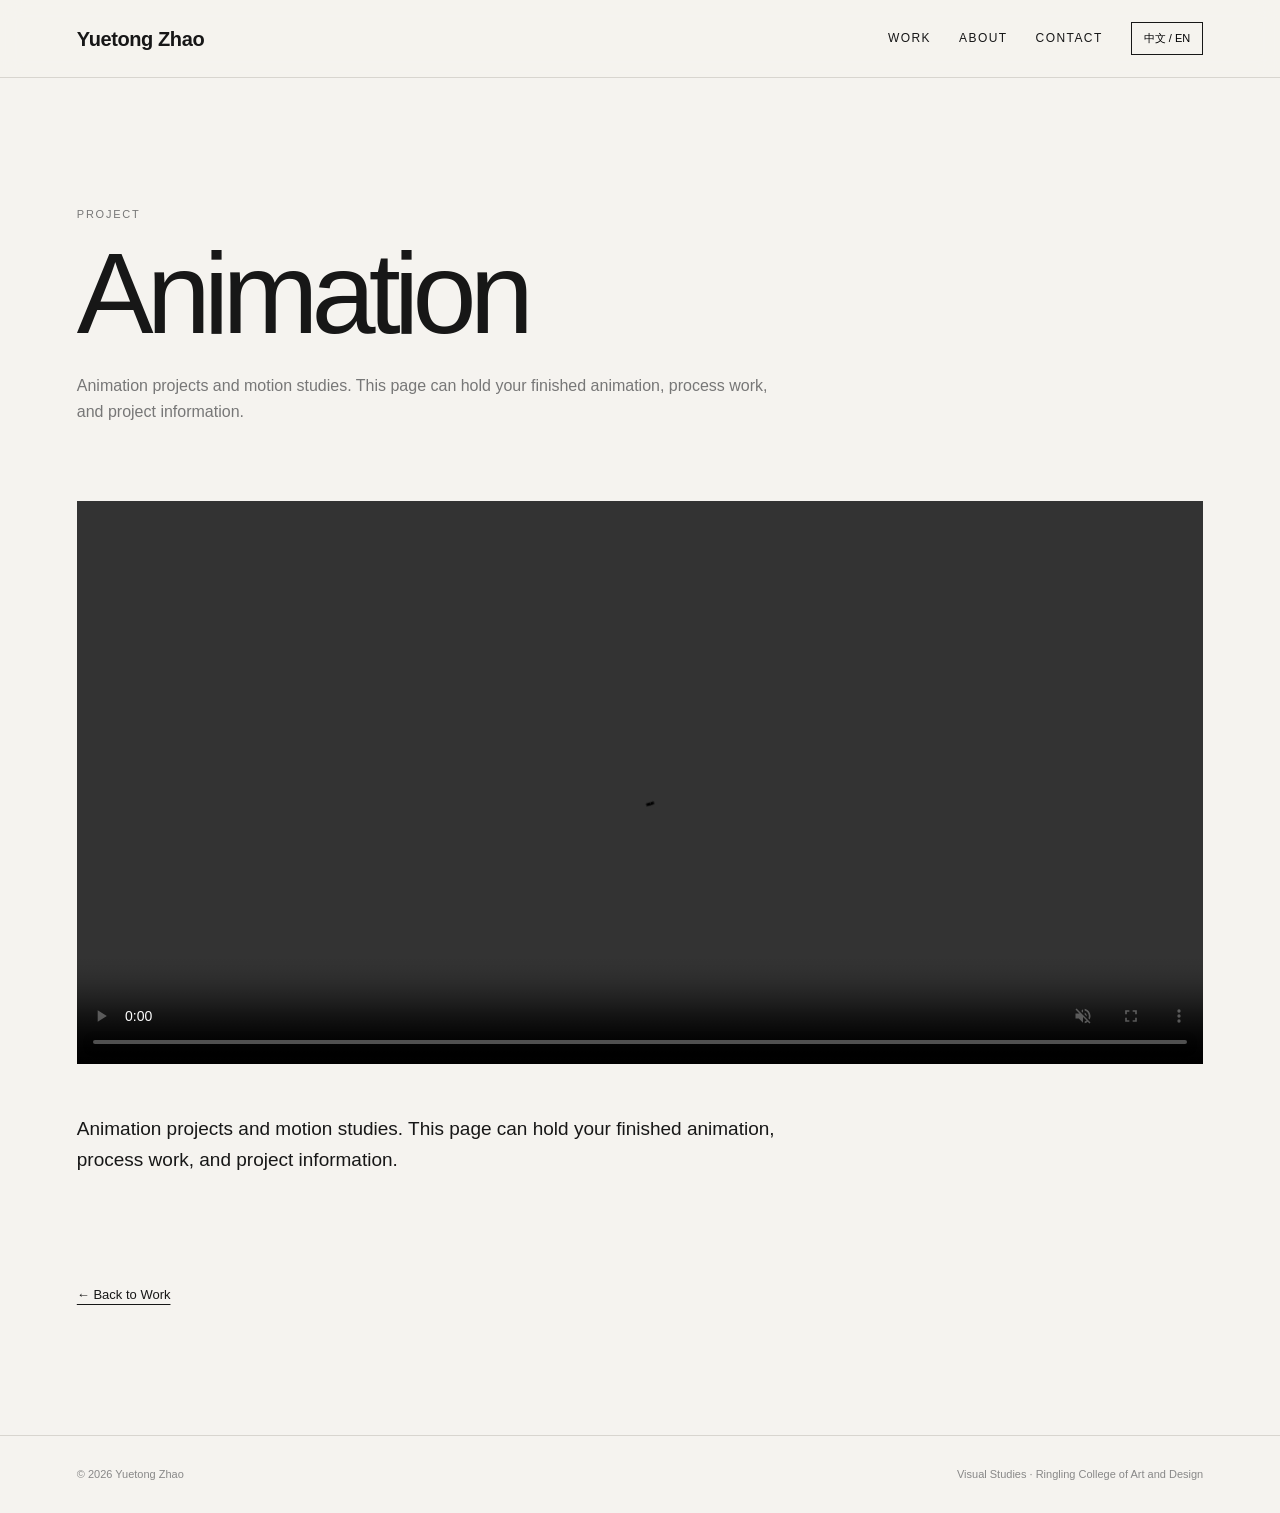
==== projects/animation.html @ 754deefc "Add files via upload" ====
<!DOCTYPE html>
<html lang="en">
<head>
<meta charset="UTF-8">
<meta name="viewport" content="width=device-width, initial-scale=1.0">
<title>Animation | Yuetong Zhao</title>
<link rel="stylesheet" href="../style.css">
</head>
<body class="project-page">
<header class="site-header">
  <a class="logo" href="../index.html">Yuetong Zhao</a>
  <nav>
    <a href="../index.html#work"><span class="en">WORK</span><span class="zh">作品</span></a>
    <a href="../index.html#about"><span class="en">ABOUT</span><span class="zh">关于我</span></a>
    <a href="../index.html#contact"><span class="en">CONTACT</span><span class="zh">联系方式</span></a>
    <button class="lang-btn" onclick="switchLanguage()">中文 / EN</button>
  </nav>
</header>

<main>
<section class="project-hero">
  <p class="eyebrow"><span class="en">PROJECT</span><span class="zh">项目</span></p>
  <h1><span class="en">Animation</span><span class="zh">动画</span></h1>
  <div class="project-meta">
    <span class="en">Animation projects and motion studies. This page can hold your finished animation, process work, and project information.</span>
    <span class="zh">这里展示动画项目与动作练习。之后可以继续添加完整动画、制作过程和项目介绍。</span>
  </div>
</section>

<section class="project-content">

    <video class="project-video" controls autoplay muted loop playsinline preload="metadata">
      <source src="../videos/pp_yzhao3_resubmit.mp4" type="video/mp4">
      Your browser does not support this video.
    </video>
<p class="project-description">
  <span class="en">Animation projects and motion studies. This page can hold your finished animation, process work, and project information.</span>
  <span class="zh">这里展示动画项目与动作练习。之后可以继续添加完整动画、制作过程和项目介绍。</span>
</p>
<a class="back-link" href="../index.html#work"><span class="en">← Back to Work</span><span class="zh">← 返回作品</span></a>
</section>
</main>

<footer>
  <span>© 2026 Yuetong Zhao</span>
  <span>Visual Studies · Ringling College of Art and Design</span>
</footer>
<script src="../script.js"></script>
</body>
</html>
---- style.css ----
*{box-sizing:border-box;margin:0;padding:0}
html{scroll-behavior:smooth}
body{font-family:Arial,Helvetica,sans-serif;background:#f5f3ef;color:#171717;line-height:1.6}
a{color:inherit;text-decoration:none}
.site-header{height:78px;padding:0 6vw;display:flex;align-items:center;justify-content:space-between;border-bottom:1px solid #d8d5cf;position:sticky;top:0;background:rgba(245,243,239,.94);backdrop-filter:blur(10px);z-index:20}
.logo{font-size:20px;font-weight:600;letter-spacing:-.02em}
nav{display:flex;align-items:center;gap:28px;font-size:12px;letter-spacing:.12em}
nav a{transition:opacity .2s}
nav a:hover{opacity:.5}
.lang-btn{border:1px solid #171717;background:transparent;padding:8px 12px;cursor:pointer;font-size:11px}
.hero{padding:15vh 6vw 12vh;max-width:1000px}
.eyebrow{font-size:11px;letter-spacing:.16em;color:#777;text-transform:uppercase;margin-bottom:18px}
.hero h1{font-size:clamp(58px,10vw,140px);font-weight:500;letter-spacing:-.07em;line-height:.9}
.hero-text{max-width:620px;font-size:19px;margin-top:36px;color:#555}
.section{padding:9vw 6vw;border-top:1px solid #d8d5cf}
.section-title{margin-bottom:50px}
.section-title h2{font-size:clamp(38px,5vw,68px);font-weight:500;letter-spacing:-.04em}
.work-grid{display:grid;grid-template-columns:1fr 1fr;gap:28px}
.work-card{display:block}
.card-media{aspect-ratio:16/10;overflow:hidden;background:#ddd}
.card-media video{width:100%;height:100%;object-fit:cover;display:block}
.placeholder{display:flex;align-items:center;justify-content:center;background:#dedbd4;color:#777;font-size:12px;letter-spacing:.18em;transition:transform .4s,background .4s}
.work-card:hover .placeholder{background:#d1cec7}
.card-info{padding:18px 0 30px}
.card-info>span{font-size:11px;color:#888}
.card-info h3{font-size:27px;font-weight:500;margin-top:4px}
.card-info p{color:#777;font-size:14px;margin-top:4px}
.about{display:grid;grid-template-columns:1fr 1.4fr;gap:8vw}
.about .section-title{margin-bottom:0}
.about-text{font-size:22px;max-width:720px}
.about-text p+p{margin-top:28px}
.contact{padding-bottom:13vw}
.contact h2{font-size:clamp(40px,6vw,80px);font-weight:500;letter-spacing:-.05em}
.contact>p:not(.eyebrow){color:#666;margin:18px 0}
.email{font-size:20px;text-decoration:underline;text-underline-offset:5px}
footer{padding:30px 6vw;display:flex;justify-content:space-between;border-top:1px solid #d8d5cf;color:#888;font-size:11px}
.zh{display:none}
body.zh-mode .en{display:none}
body.zh-mode .zh{display:inline}
body.zh-mode .en.hero-text,body.zh-mode p.en{display:none}
.project-page{min-height:100vh}
.project-hero{padding:10vw 6vw 6vw}
.project-hero h1{font-size:clamp(52px,9vw,120px);font-weight:500;letter-spacing:-.06em;line-height:.9}
.project-meta{margin-top:28px;color:#777;max-width:700px}
.project-content{padding:0 6vw 10vw}
.project-video{width:100%;max-height:75vh;background:#111;display:block}
.project-description{max-width:760px;font-size:19px;margin:50px 0}
.project-gallery{display:grid;grid-template-columns:1fr 1fr;gap:24px}
.project-gallery img{width:100%;display:block}
.back-link{display:inline-block;margin-top:60px;font-size:13px;text-decoration:underline;text-underline-offset:5px}
@media(max-width:700px){
.site-header{height:auto;min-height:70px;padding:15px 5vw;align-items:flex-start}
nav{gap:12px;flex-wrap:wrap;justify-content:flex-end}
.hero{padding:18vh 5vw 12vh}
.work-grid,.project-gallery{grid-template-columns:1fr}
.about{display:block}
.about .section-title{margin-bottom:40px}
.about-text{font-size:18px}
footer{display:block}
footer span{display:block;margin:5px 0}
}
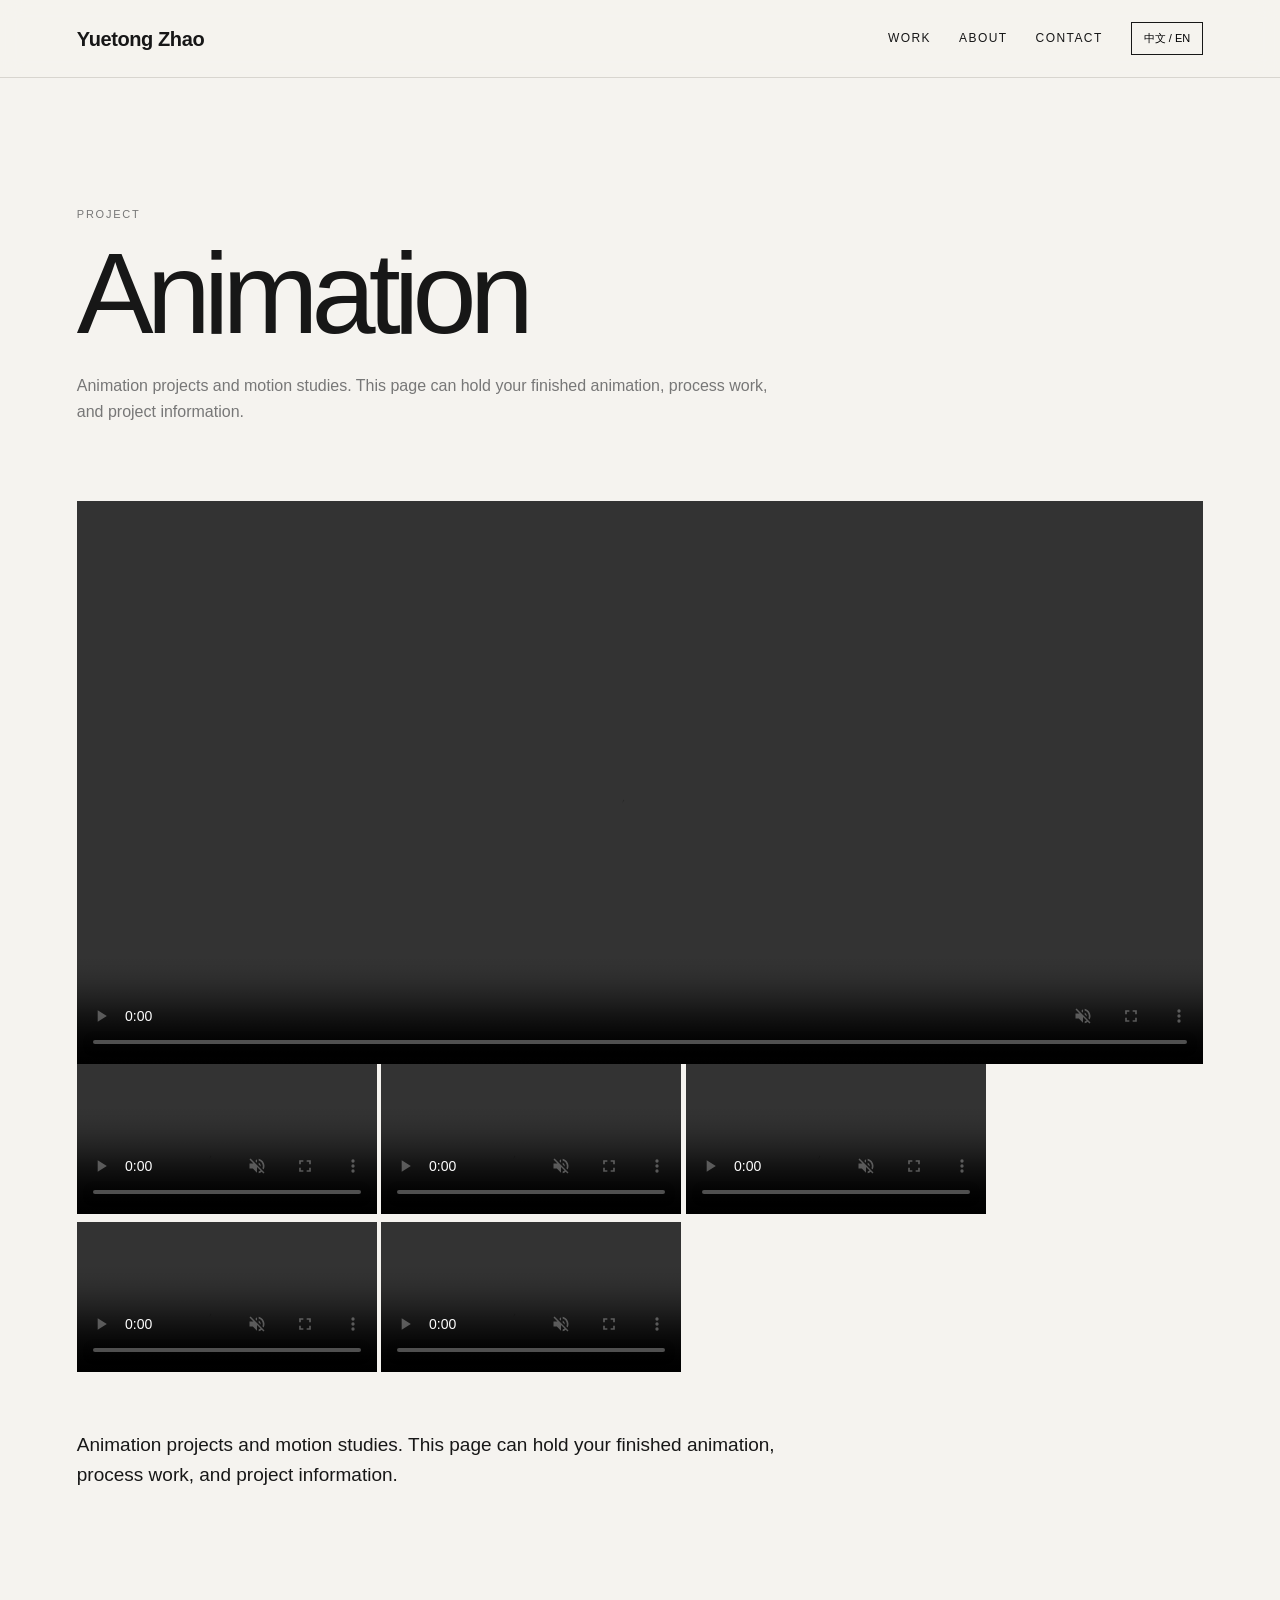
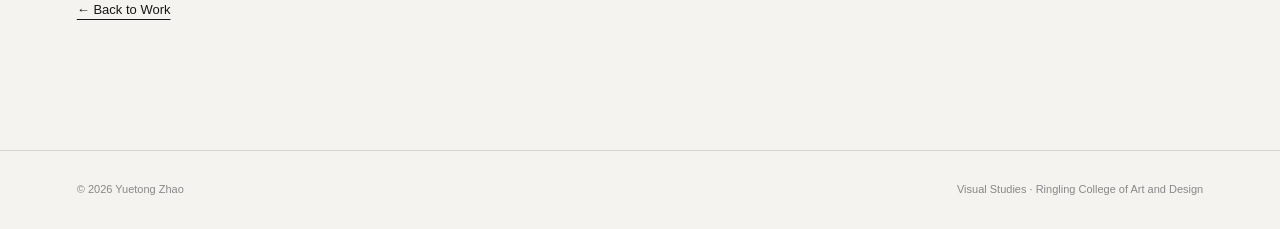
==== commit 4f4e0da8: "more video Added multiple video elements for additional animations." ====
--- a/projects/animation.html
+++ b/projects/animation.html
@@ -31,8 +31,28 @@
 
     <video class="project-video" controls autoplay muted loop playsinline preload="metadata">
       <source src="../videos/pp_yzhao3_resubmit.mp4" type="video/mp4">
-      Your browser does not support this video.
     </video>
+  
+  <video autoplay muted loop playsinline controls>
+    <source src="videos/video2.mp4" type="video/mp4">
+</video>
+
+<video autoplay muted loop playsinline controls>
+    <source src="videos/video3.mp4" type="video/mp4">
+</video>
+
+<video autoplay muted loop playsinline controls>
+    <source src="videos/video4.mp4" type="video/mp4">
+</video>
+
+<video autoplay muted loop playsinline controls>
+    <source src="videos/video5.mp4" type="video/mp4">
+</video>
+
+<video autoplay muted loop playsinline controls>
+    <source src="videos/video6.mp4" type="video/mp4">
+</video>
+  
 <p class="project-description">
   <span class="en">Animation projects and motion studies. This page can hold your finished animation, process work, and project information.</span>
   <span class="zh">这里展示动画项目与动作练习。之后可以继续添加完整动画、制作过程和项目介绍。</span>
@@ -47,4 +67,4 @@
 </footer>
 <script src="../script.js"></script>
 </body>
-</html>+</html>
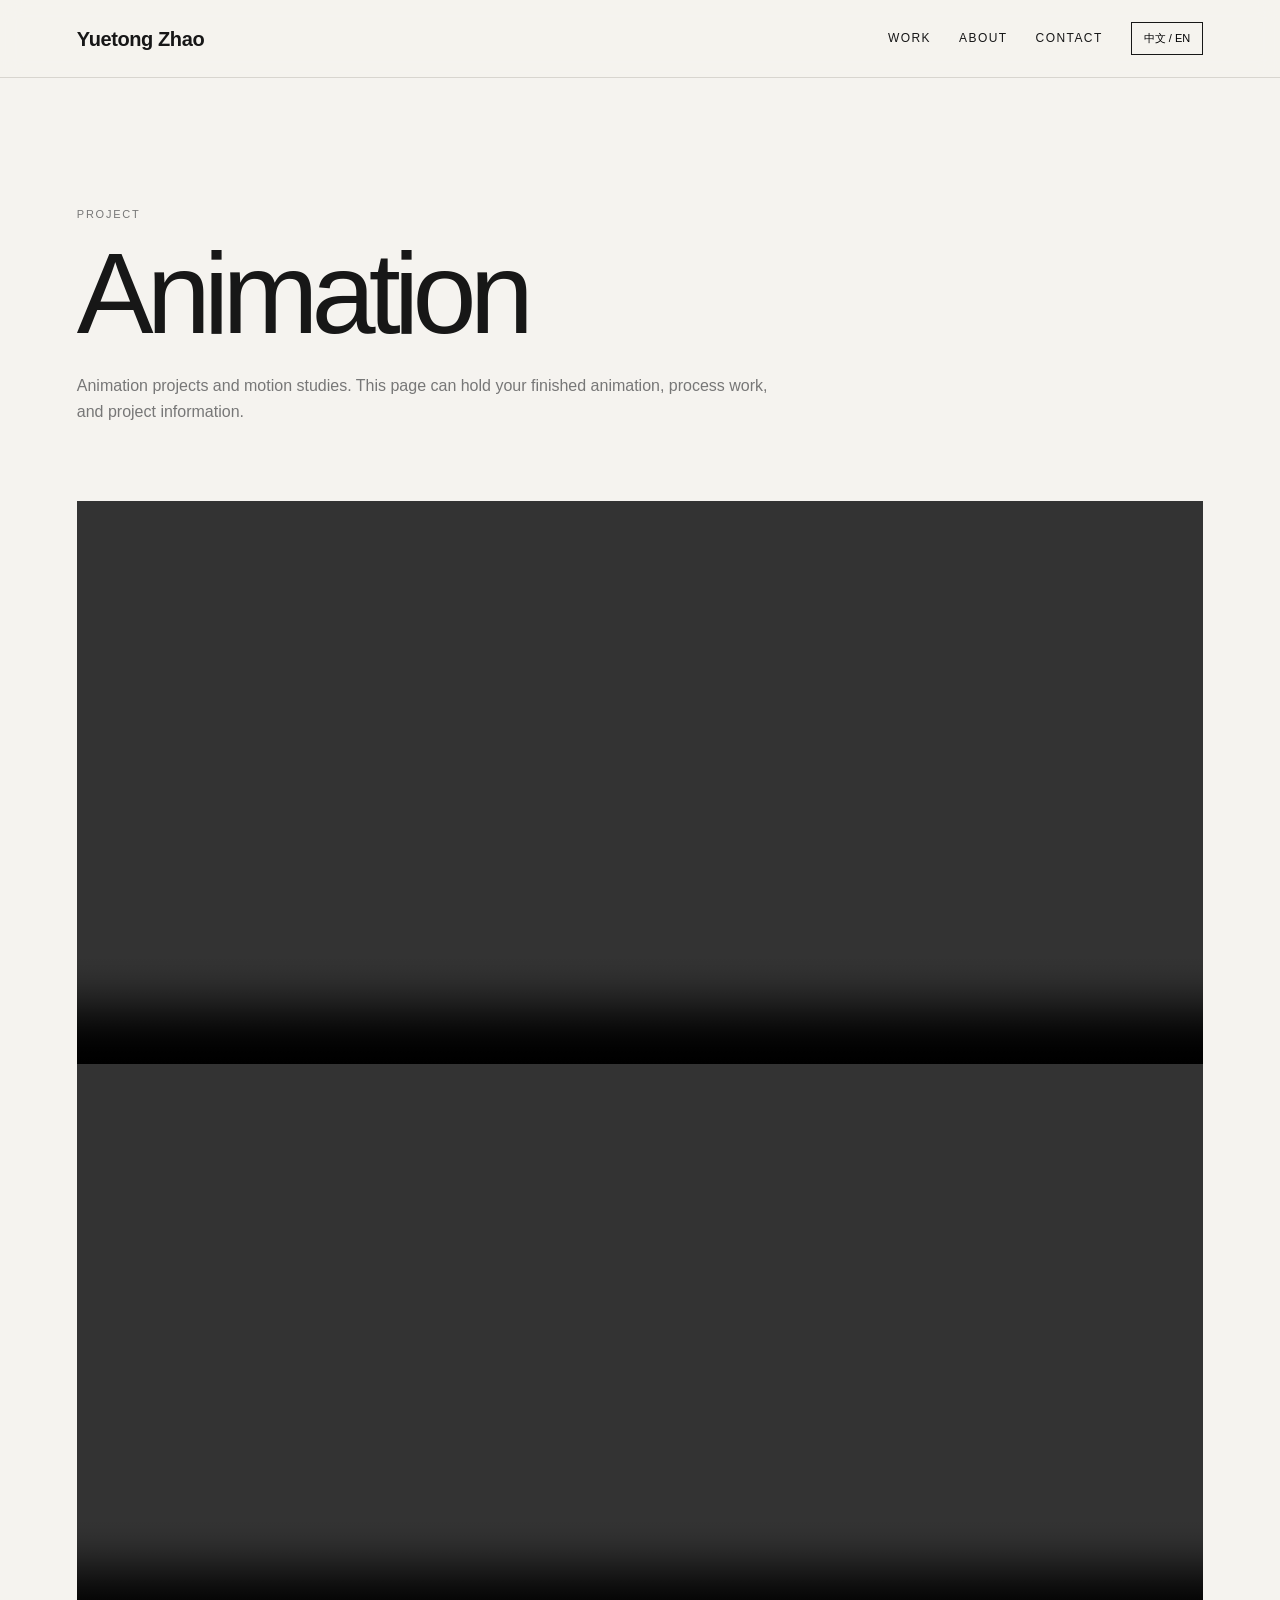
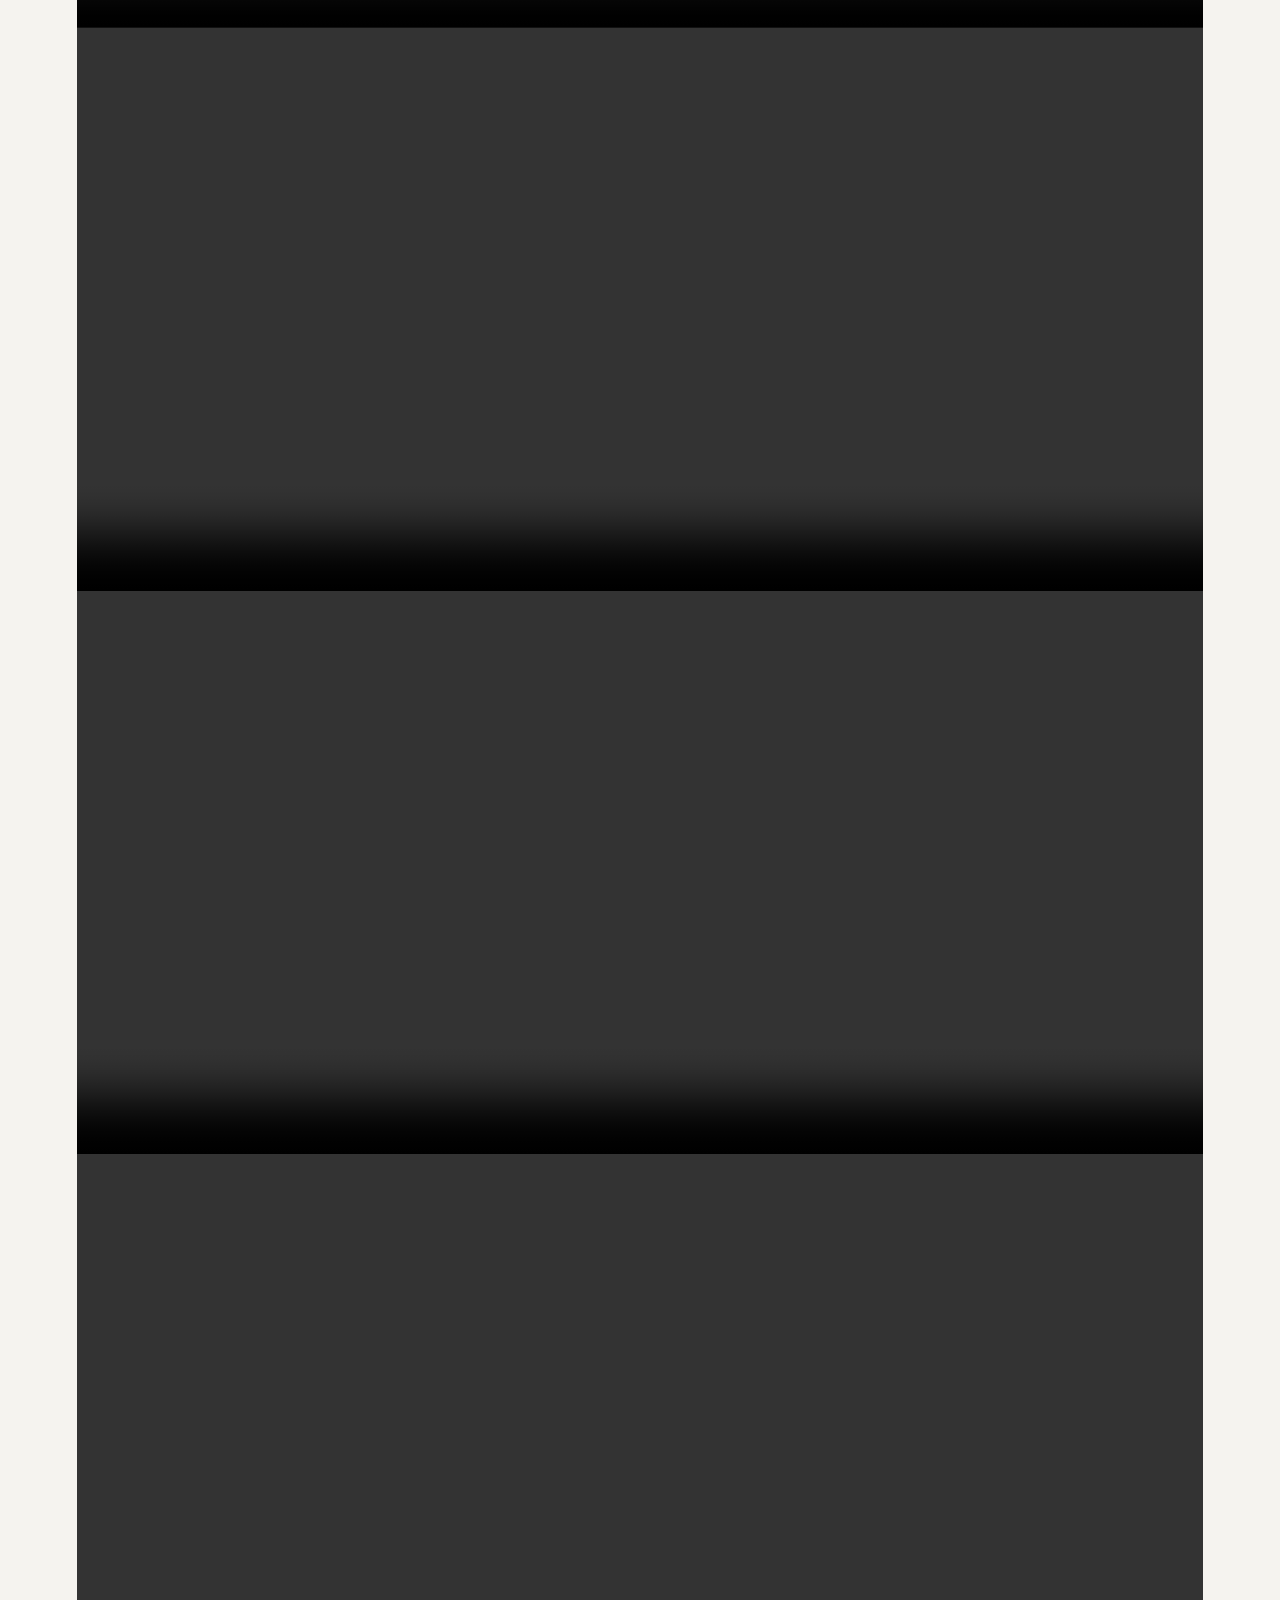
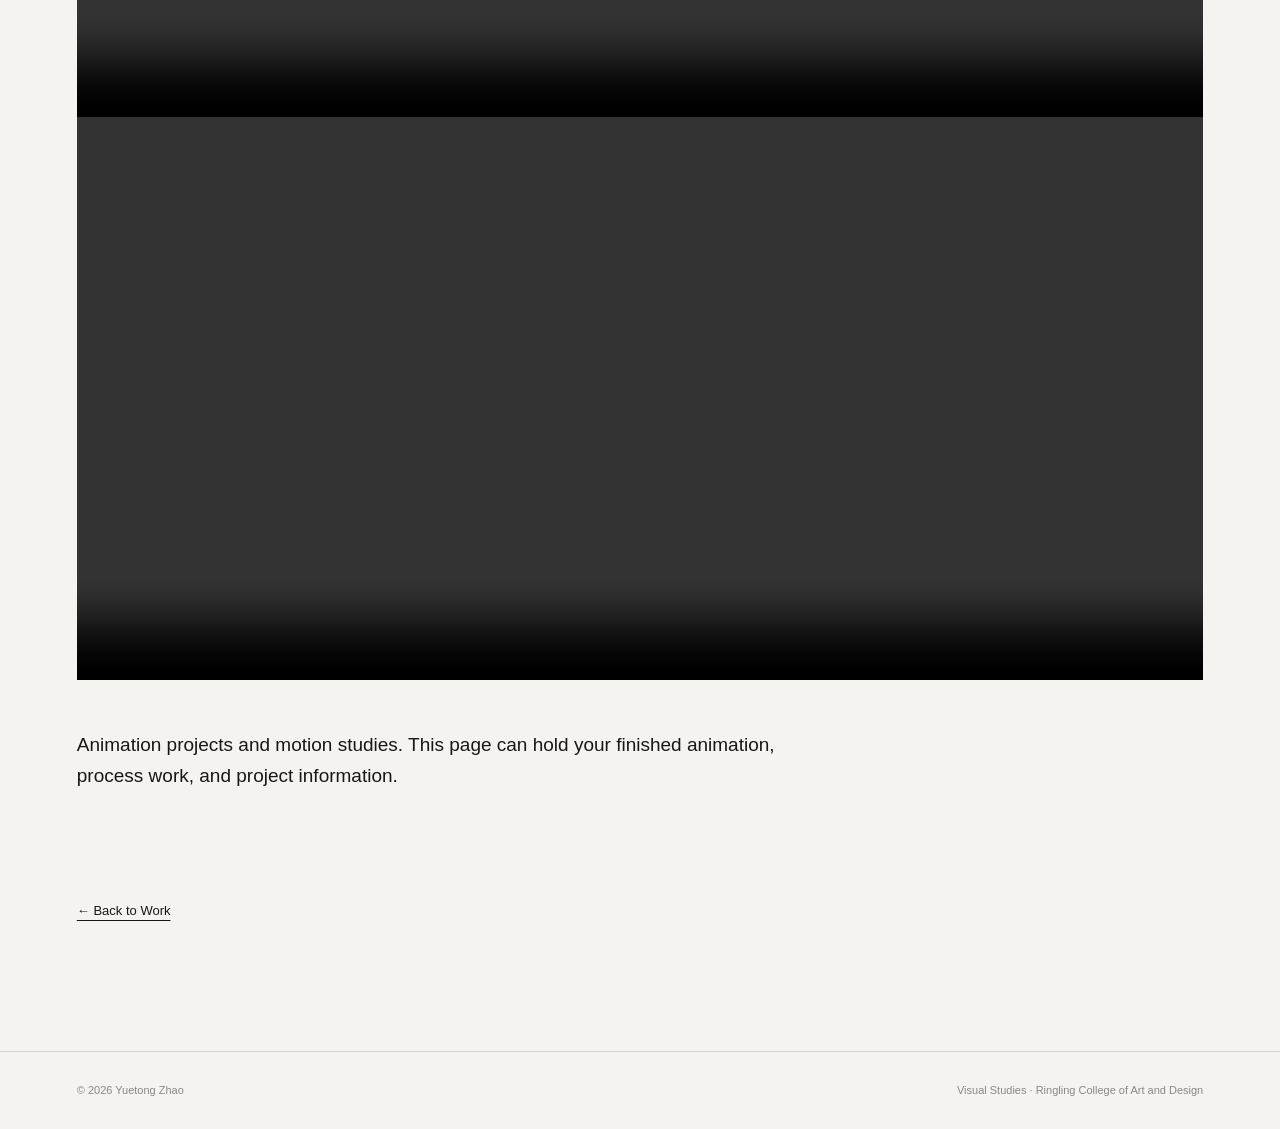
==== commit 745a8233: "more video" ====
--- a/projects/animation.html
+++ b/projects/animation.html
@@ -6,65 +6,209 @@
 <title>Animation | Yuetong Zhao</title>
 <link rel="stylesheet" href="../style.css">
 </head>
+
 <body class="project-page">
+
 <header class="site-header">
   <a class="logo" href="../index.html">Yuetong Zhao</a>
+
   <nav>
-    <a href="../index.html#work"><span class="en">WORK</span><span class="zh">作品</span></a>
-    <a href="../index.html#about"><span class="en">ABOUT</span><span class="zh">关于我</span></a>
-    <a href="../index.html#contact"><span class="en">CONTACT</span><span class="zh">联系方式</span></a>
+    <a href="../index.html#work">
+      <span class="en">WORK</span>
+      <span class="zh">作品</span>
+    </a>
+
+    <a href="../index.html#about">
+      <span class="en">ABOUT</span>
+      <span class="zh">关于我</span>
+    </a>
+
+    <a href="../index.html#contact">
+      <span class="en">CONTACT</span>
+      <span class="zh">联系方式</span>
+    </a>
+
     <button class="lang-btn" onclick="switchLanguage()">中文 / EN</button>
   </nav>
 </header>
 
+
 <main>
+
 <section class="project-hero">
-  <p class="eyebrow"><span class="en">PROJECT</span><span class="zh">项目</span></p>
-  <h1><span class="en">Animation</span><span class="zh">动画</span></h1>
+
+  <p class="eyebrow">
+    <span class="en">PROJECT</span>
+    <span class="zh">项目</span>
+  </p>
+
+  <h1>
+    <span class="en">Animation</span>
+    <span class="zh">动画</span>
+  </h1>
+
   <div class="project-meta">
-    <span class="en">Animation projects and motion studies. This page can hold your finished animation, process work, and project information.</span>
-    <span class="zh">这里展示动画项目与动作练习。之后可以继续添加完整动画、制作过程和项目介绍。</span>
-  </div>
+    <span class="en">
+      Animation projects and motion studies. This page can hold your finished animation, process work, and project information.
+    </span>
+
+    <span class="zh">
+      这里展示动画项目与动作练习。之后可以继续添加完整动画、制作过程和项目介绍。
+    </span>
+  </div>
+
 </section>
 
+
 <section class="project-content">
 
-    <video class="project-video" controls autoplay muted loop playsinline preload="metadata">
+
+  <!-- VIDEO 1 -->
+
+  <div class="video-item">
+
+    <video class="project-video"
+           controls
+           playsinline
+           preload="metadata">
+
       <source src="../videos/pp_yzhao3_resubmit.mp4" type="video/mp4">
-    </video>
-  
-  <video autoplay muted loop playsinline controls>
-    <source src="videos/video2.mp4" type="video/mp4">
-</video>
-
-<video autoplay muted loop playsinline controls>
-    <source src="videos/video3.mp4" type="video/mp4">
-</video>
-
-<video autoplay muted loop playsinline controls>
-    <source src="videos/video4.mp4" type="video/mp4">
-</video>
-
-<video autoplay muted loop playsinline controls>
-    <source src="videos/video5.mp4" type="video/mp4">
-</video>
-
-<video autoplay muted loop playsinline controls>
-    <source src="videos/video6.mp4" type="video/mp4">
-</video>
-  
-<p class="project-description">
-  <span class="en">Animation projects and motion studies. This page can hold your finished animation, process work, and project information.</span>
-  <span class="zh">这里展示动画项目与动作练习。之后可以继续添加完整动画、制作过程和项目介绍。</span>
-</p>
-<a class="back-link" href="../index.html#work"><span class="en">← Back to Work</span><span class="zh">← 返回作品</span></a>
+
+      Your browser does not support the video tag.
+
+    </video>
+
+  </div>
+
+
+  <!-- VIDEO 2 -->
+
+  <div class="video-item">
+
+    <video class="project-video"
+           controls
+           playsinline
+           preload="metadata">
+
+      <source src="../videos/video2.mp4" type="video/mp4">
+
+      Your browser does not support the video tag.
+
+    </video>
+
+  </div>
+
+
+  <!-- VIDEO 3 -->
+
+  <div class="video-item">
+
+    <video class="project-video"
+           controls
+           playsinline
+           preload="metadata">
+
+      <source src="../videos/video3.mp4" type="video/mp4">
+
+      Your browser does not support the video tag.
+
+    </video>
+
+  </div>
+
+
+  <!-- VIDEO 4 -->
+
+  <div class="video-item">
+
+    <video class="project-video"
+           controls
+           playsinline
+           preload="metadata">
+
+      <source src="../videos/video4.mp4" type="video/mp4">
+
+      Your browser does not support the video tag.
+
+    </video>
+
+  </div>
+
+
+  <!-- VIDEO 5 -->
+
+  <div class="video-item">
+
+    <video class="project-video"
+           controls
+           playsinline
+           preload="metadata">
+
+      <source src="../videos/video5.mp4" type="video/mp4">
+
+      Your browser does not support the video tag.
+
+    </video>
+
+  </div>
+
+
+  <!-- VIDEO 6 -->
+
+  <div class="video-item">
+
+    <video class="project-video"
+           controls
+           playsinline
+           preload="metadata">
+
+      <source src="../videos/video6.mp4" type="video/mp4">
+
+      Your browser does not support the video tag.
+
+    </video>
+
+  </div>
+
+
+  <p class="project-description">
+
+    <span class="en">
+      Animation projects and motion studies. This page can hold your finished animation, process work, and project information.
+    </span>
+
+    <span class="zh">
+      这里展示动画项目与动作练习。之后可以继续添加完整动画、制作过程和项目介绍。
+    </span>
+
+  </p>
+
+
+  <a class="back-link" href="../index.html#work">
+
+    <span class="en">← Back to Work</span>
+
+    <span class="zh">← 返回作品</span>
+
+  </a>
+
 </section>
+
 </main>
 
+
 <footer>
+
   <span>© 2026 Yuetong Zhao</span>
-  <span>Visual Studies · Ringling College of Art and Design</span>
+
+  <span>
+    Visual Studies · Ringling College of Art and Design
+  </span>
+
 </footer>
+
+
 <script src="../script.js"></script>
+
 </body>
 </html>
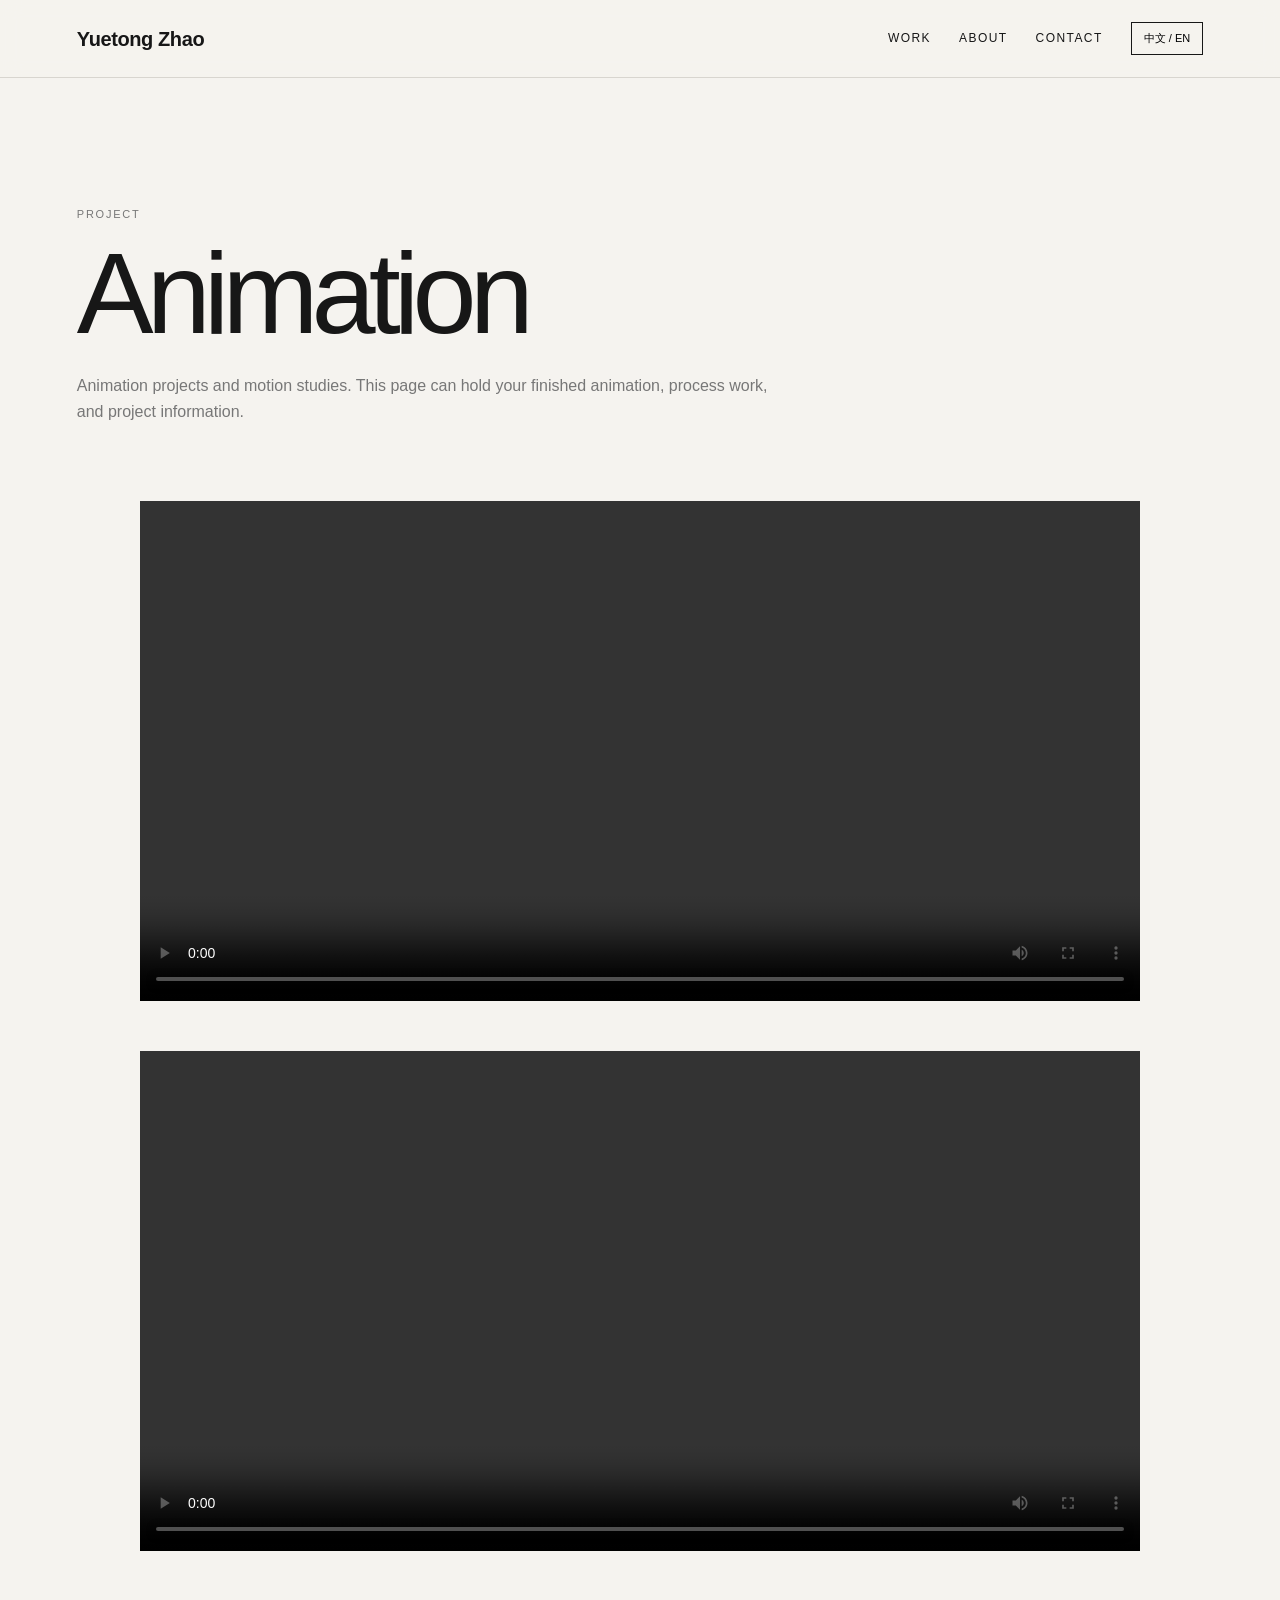
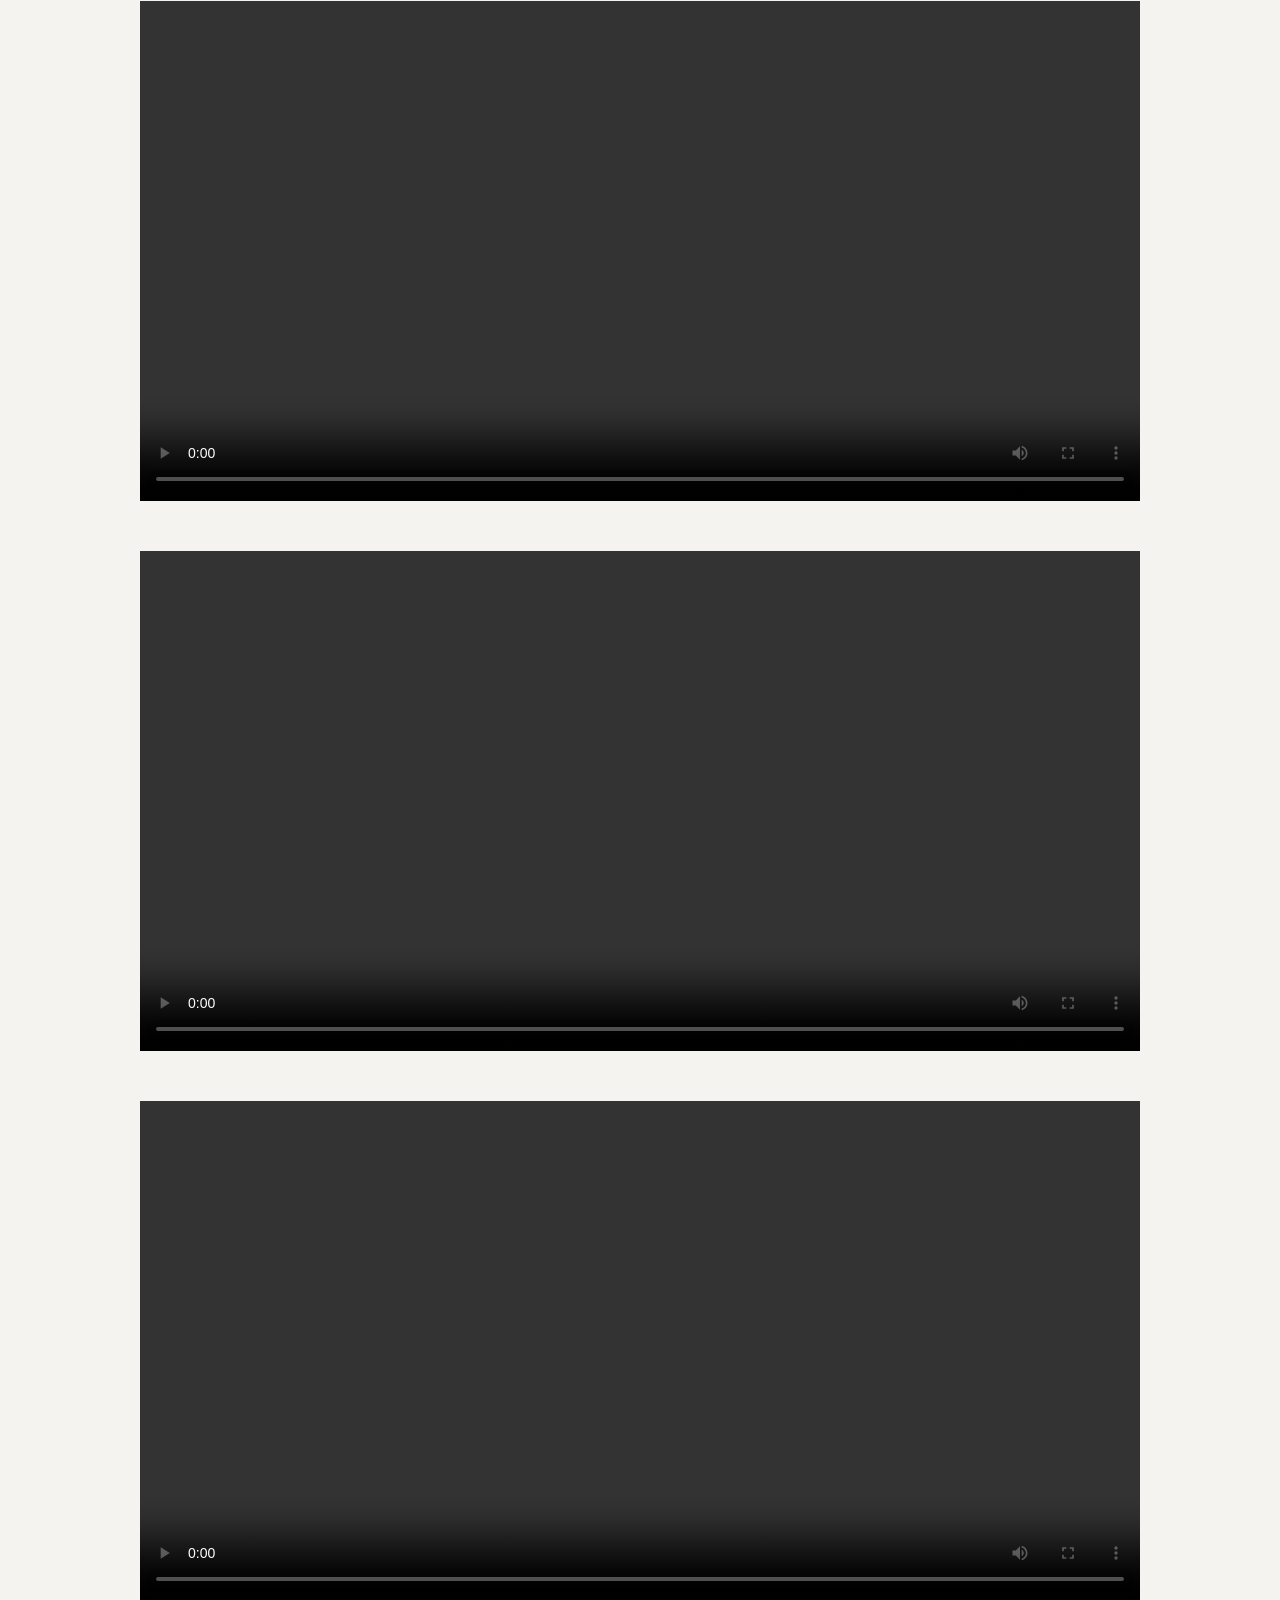
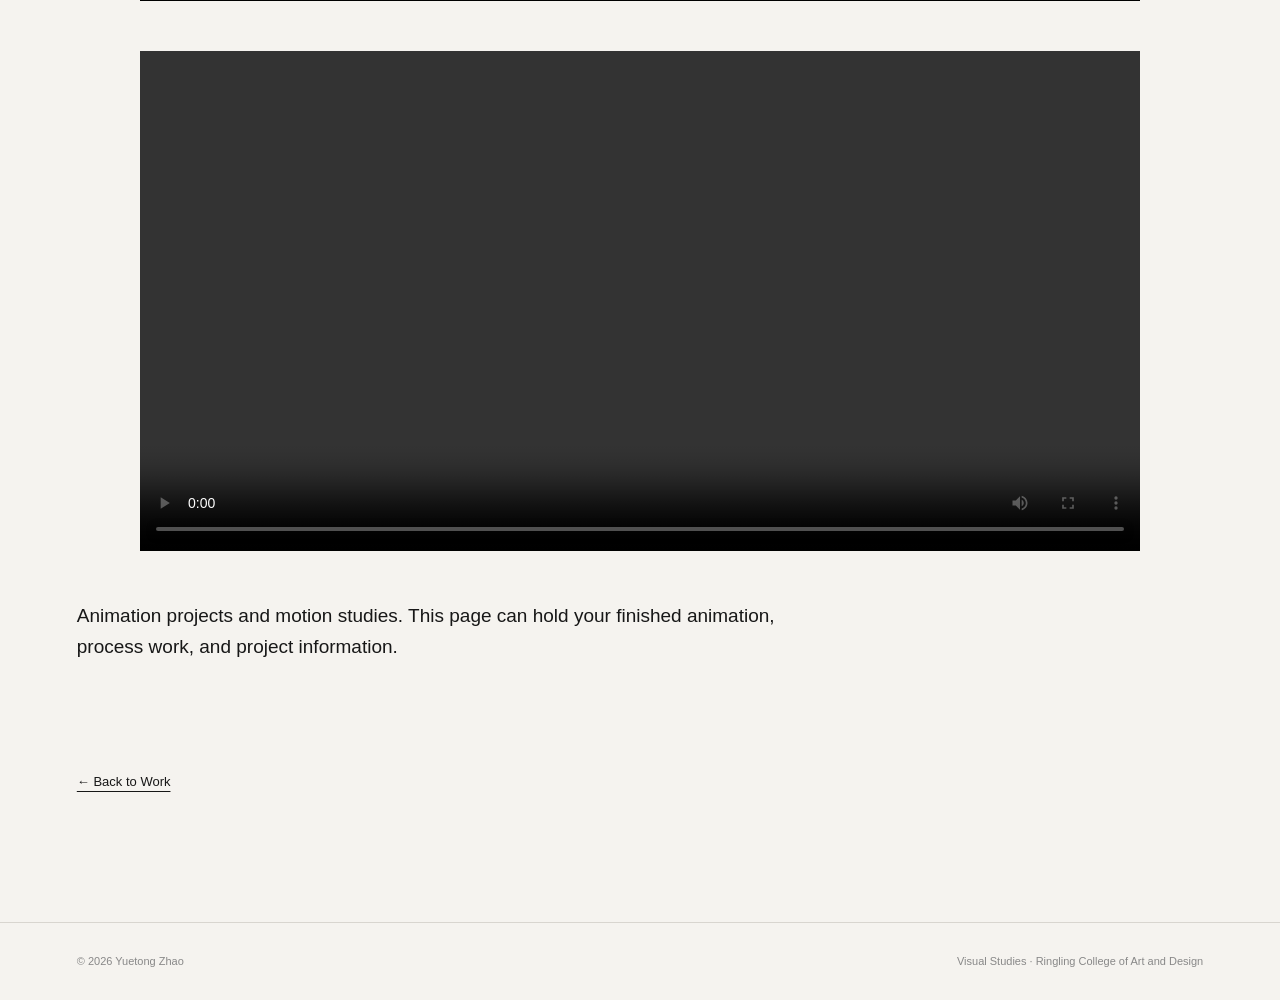
==== commit 5b144319: "Update video source from video5 to video7" ====
--- a/projects/animation.html
+++ b/projects/animation.html
@@ -135,16 +135,16 @@
   </div>
 
 
-  <!-- VIDEO 5 -->
-
-  <div class="video-item">
-
-    <video class="project-video"
-           controls
-           playsinline
-           preload="metadata">
-
-      <source src="../videos/video5.mp4" type="video/mp4">
+  <!-- VIDEO 7 -->
+
+  <div class="video-item">
+
+    <video class="project-video"
+           controls
+           playsinline
+           preload="metadata">
+
+      <source src="../videos/video7.mp4" type="video/mp4">
 
       Your browser does not support the video tag.
 
--- a/style.css
+++ b/style.css
@@ -59,3 +59,130 @@
 footer{display:block}
 footer span{display:block;margin:5px 0}
 }
+/* Animation Video Layout */
+
+.video-item {
+  width: 100%;
+  margin: 0 auto 50px;
+}
+
+.project-video {
+  display: block;
+  width: 100%;
+  max-width: 1000px;
+  height: auto;
+  margin: 0 auto;
+  background: #000;
+}
+/* Storyboard PDF */
+
+.storyboard-pdf {
+  width: 100%;
+  max-width: 1280px;
+  aspect-ratio: 16 / 9;
+  margin: 0 auto 30px;
+}
+
+.storyboard-pdf iframe {
+  display: block;
+  width: 100%;
+  height: 100%;
+  border: none;
+}
+
+.pdf-button {
+  display: inline-block;
+  padding: 12px 20px;
+  border: 1px solid #222;
+  text-decoration: none;
+  color: #222;
+  margin-bottom: 50px;
+}
+
+.pdf-button:hover {
+  background: #222;
+  color: white;
+}
+
+.storyboard-project {
+  width: 100%;
+  max-width: 1280px;
+  margin: 0 auto 70px;
+}
+
+.storyboard-project h2 {
+  margin-bottom: 20px;
+  font-size: 28px;
+  font-weight: 500;
+}
+
+.storyboard-pdf {
+  width: 100%;
+  aspect-ratio: 16 / 9;
+}
+
+.storyboard-pdf iframe {
+  display: block;
+  width: 100%;
+  height: 100%;
+  border: none;
+}
+
+/* Storyboard Cover */
+
+.storyboard-cover {
+  width: 100%;
+  aspect-ratio: 16 / 10;
+  overflow: hidden;
+}
+
+.storyboard-cover img {
+  display: block;
+  width: 100%;
+  height: 100%;
+  object-fit: cover;
+  transition: transform 0.3s ease;
+}
+
+.work-card:hover .storyboard-cover img {
+  transform: scale(1.03);
+}
+
+.work-card:hover .storyboard-cover img {
+  transform: scale(1.03);
+}
+
+```css
+/* Storyboard PDF and Video Layout */
+.storyboard-pdf,
+.storyboard-video {
+  width: 100%;
+  max-width: 1280px;
+  aspect-ratio: 16 / 9;
+  margin: 0 auto 40px;
+}
+
+.storyboard-pdf iframe,
+.storyboard-video video {
+  display: block;
+  width: 100%;
+  height: 100%;
+  border: none;
+  object-fit: contain;
+  background: #000;
+}
+
+.storyboard-video h2 {
+  margin: 0 0 12px;
+  font-size: 1.25rem;
+}
+
+/* Reserve space for the video title */
+.storyboard-video {
+  aspect-ratio: auto;
+}
+
+.storyboard-video video {
+  aspect-ratio: 16 / 9;
+}
+```
